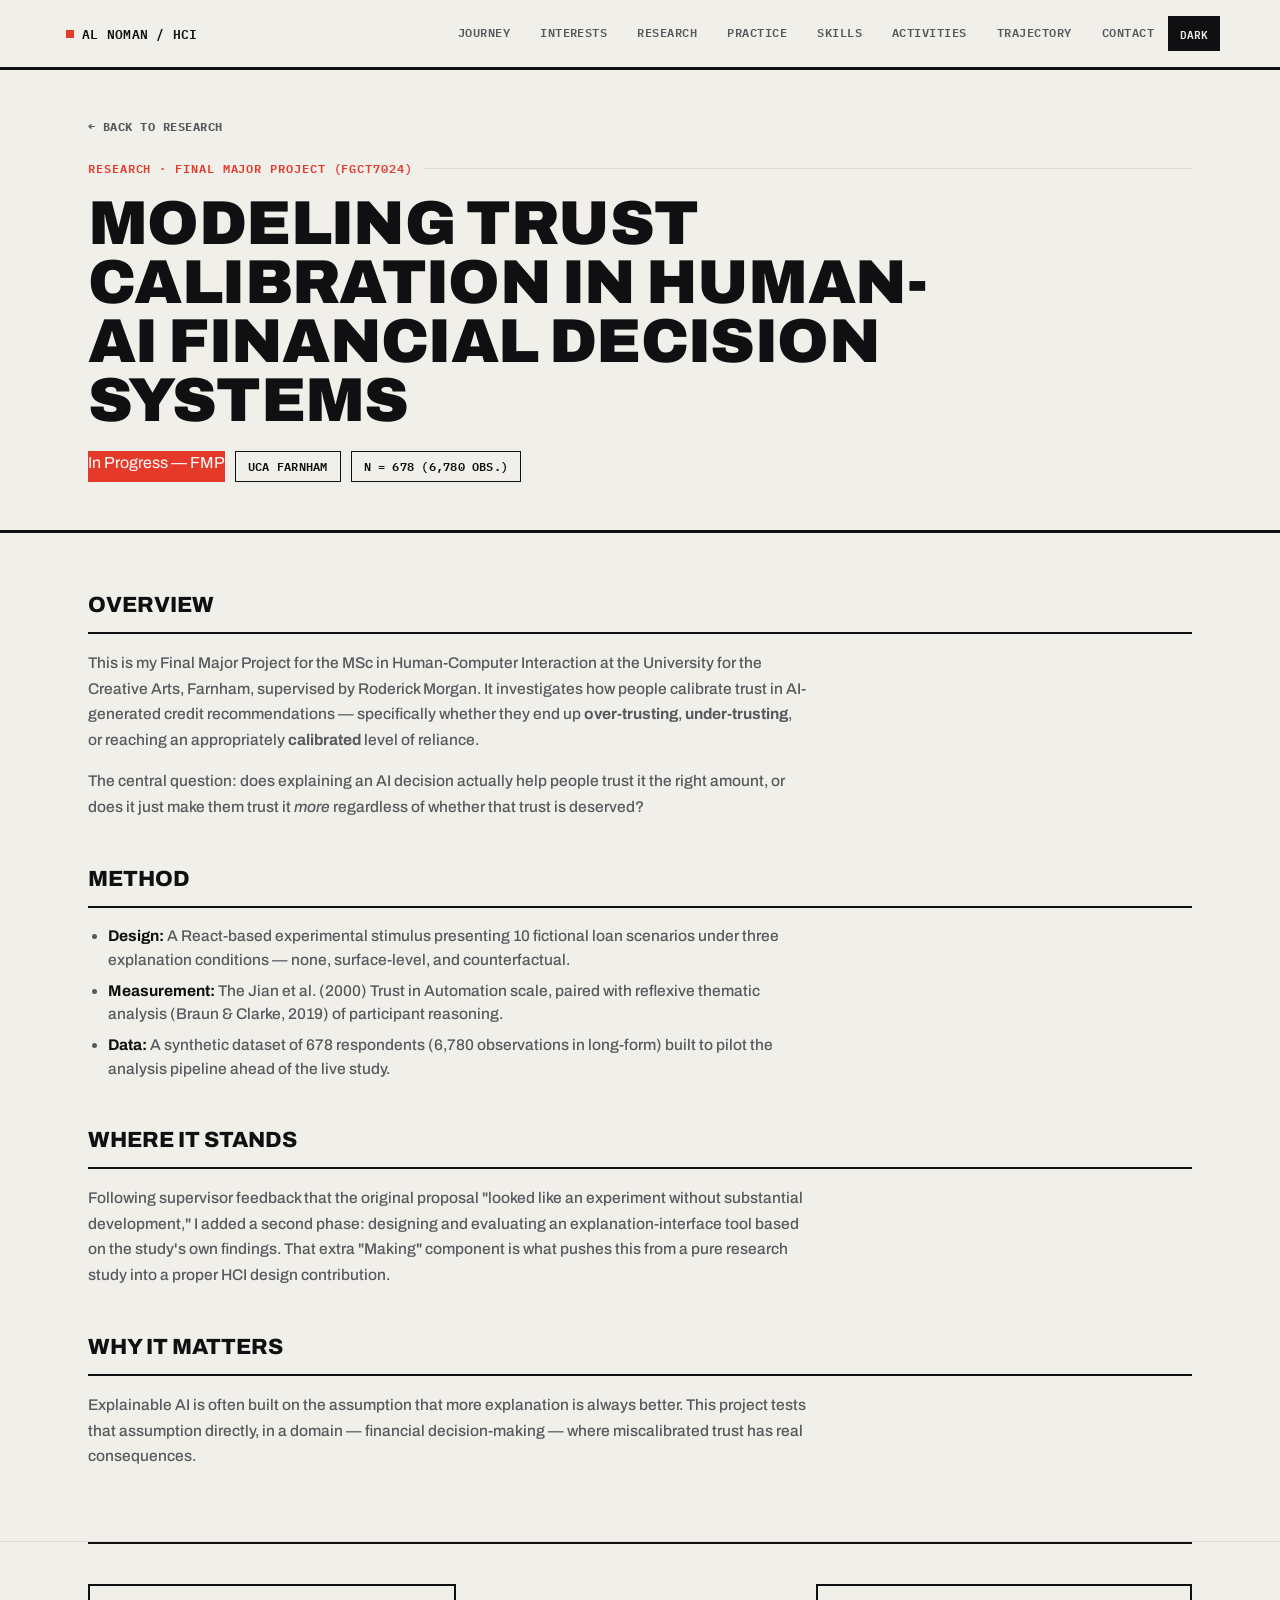
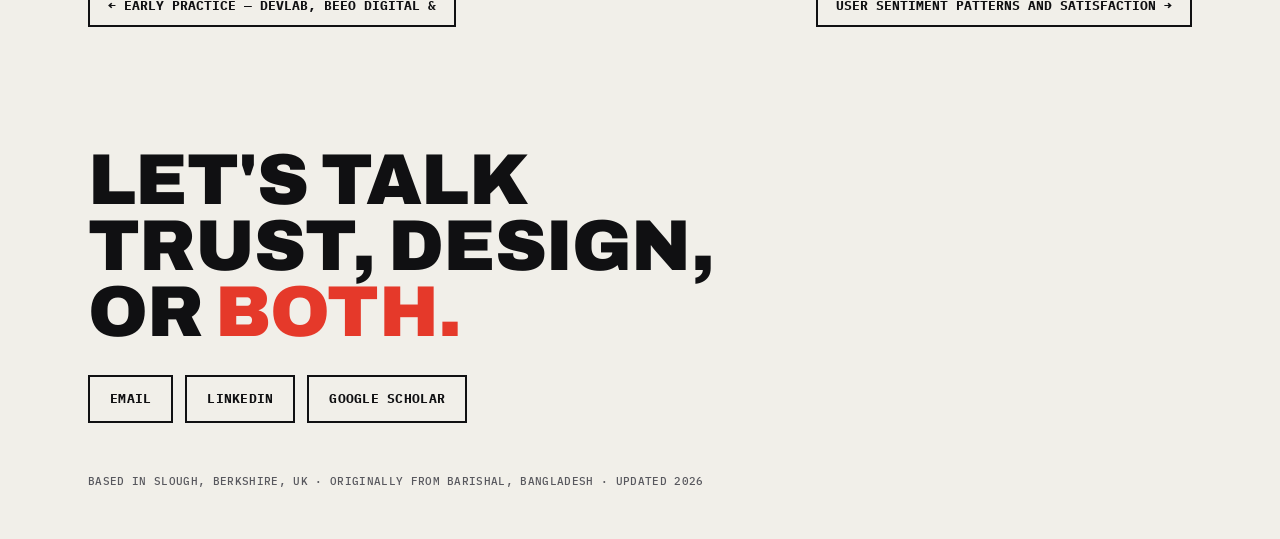
==== case-studies/fmp-trust-calibration.html @ 9b8c5125 "Initial site: homepage, case studies, admin CMS" ====
<!DOCTYPE html>
<html lang="en">
<head>
<meta charset="UTF-8">
<meta name="viewport" content="width=device-width, initial-scale=1.0">
<title>Modeling Trust Calibration in Human-AI Financial Decision Systems — Abdulla Al Noman</title>
<link rel="preconnect" href="https://fonts.googleapis.com">
<link href="https://fonts.googleapis.com/css2?family=Archivo:ital,wght@0,400;0,500;0,600;0,700;0,900;1,600&family=IBM+Plex+Mono:wght@400;500;600&display=swap" rel="stylesheet">
<link rel="stylesheet" href="../assets/style.css">
<style>
  .case-hero{ padding: 44px 0 40px; border-bottom: 3px solid var(--ink); }
  .back-link{
    font-family: var(--mono); font-size: 12px; font-weight:700; text-transform:uppercase; letter-spacing:.04em;
    color: var(--ink-soft); text-decoration:none; display:inline-flex; align-items:center; gap:8px; margin-bottom: 24px;
  }
  .back-link:hover{ color: var(--accent); }
  .case-title{
    font-family: var(--display); font-weight:900; text-transform:uppercase;
    font-size: clamp(32px, 5.5vw, 62px); line-height:0.95; letter-spacing:-0.01em; margin: 0 0 20px; max-width: 900px;
  }
  .case-meta{ display:flex; flex-wrap:wrap; gap: 10px; margin-bottom: 8px; }
  .case-body{ padding: 56px 0; }
  .case-body h2{
    font-family: var(--display); font-weight:800; text-transform:uppercase; font-size: 22px;
    margin: 44px 0 16px; border-bottom: 2px solid var(--ink); padding-bottom: 10px;
  }
  .case-body h2:first-child{ margin-top:0; }
  .case-body p{ font-size: 15.5px; color: var(--ink-soft); max-width: 720px; margin: 0 0 16px; font-weight:500; line-height:1.65; }
  .case-body ul{ max-width: 720px; padding-left: 20px; margin: 0 0 16px; }
  .case-body li{ font-size: 15.5px; color: var(--ink-soft); margin-bottom: 8px; font-weight:500; }
  .case-body li b{ color: var(--ink); font-weight:700; }
  .case-nav{ display:flex; justify-content:space-between; align-items:center; padding: 40px 0; border-top: 2px solid var(--ink); flex-wrap:wrap; gap: 16px; }
  .case-nav a{
    font-family: var(--mono); font-size: 12.5px; font-weight:700; text-transform:uppercase;
    text-decoration:none; border: 2px solid var(--ink); padding: 10px 18px; transition: all var(--transition);
  }
  .case-nav a:hover{ background: var(--ink); color: var(--paper); }
</style>
</head>
<body>

<div id="progress"></div>
<div id="tooltip"></div>

<header class="site">
  <div class="wrap navrow">
    <button class="wordmark" onclick="location.href='../index.html'"><span class="dot"></span>Al Noman / HCI</button>
    <div style="display:flex; align-items:center; gap:14px;">
      <nav class="links" id="navLinks">
        <a href="../index.html#journey">Journey</a>
        <a href="../index.html#interests">Interests</a>
        <a href="../index.html#research">Research</a>
        <a href="../index.html#practice">Practice</a>
        <a href="../index.html#skills">Skills</a>
        <a href="../index.html#activities">Activities</a>
        <a href="../index.html#trajectory">Trajectory</a>
        <a href="../index.html#contact">Contact</a>
      </nav>
      <button id="themeToggle" aria-label="Toggle dark mode">Dark</button>
      <button id="menuBtn" aria-label="Open menu" aria-expanded="false"><span></span></button>
    </div>
  </div>
</header>

<main>
  <section class="case-hero">
    <div class="wrap">
      <a class="back-link reveal" href="../index.html#research">&larr; Back to Research</a>
      <div class="issue-tag reveal">Research &middot; Final Major Project (FGCT7024)</div>
      <h1 class="case-title reveal">Modeling Trust Calibration in Human-AI Financial Decision Systems</h1>
      <div class="case-meta reveal">
        <span class="status progress">In Progress — FMP</span><span class="cred-tag">UCA Farnham</span><span class="cred-tag">n = 678 (6,780 obs.)</span>
      </div>
    </div>
  </section>

  <section class="case-body">
    <div class="wrap">
      
      <h2>Overview</h2>
      <p>This is my Final Major Project for the MSc in Human-Computer Interaction at the University for the Creative Arts, Farnham, supervised by Roderick Morgan. It investigates how people calibrate trust in AI-generated credit recommendations — specifically whether they end up <b>over-trusting</b>, <b>under-trusting</b>, or reaching an appropriately <b>calibrated</b> level of reliance.</p>
      <p>The central question: does explaining an AI decision actually help people trust it the right amount, or does it just make them trust it <i>more</i> regardless of whether that trust is deserved?</p>

      <h2>Method</h2>
      <ul>
        <li><b>Design:</b> A React-based experimental stimulus presenting 10 fictional loan scenarios under three explanation conditions — none, surface-level, and counterfactual.</li>
        <li><b>Measurement:</b> The Jian et al. (2000) Trust in Automation scale, paired with reflexive thematic analysis (Braun &amp; Clarke, 2019) of participant reasoning.</li>
        <li><b>Data:</b> A synthetic dataset of 678 respondents (6,780 observations in long-form) built to pilot the analysis pipeline ahead of the live study.</li>
      </ul>

      <h2>Where it stands</h2>
      <p>Following supervisor feedback that the original proposal "looked like an experiment without substantial development," I added a second phase: designing and evaluating an explanation-interface tool based on the study's own findings. That extra "Making" component is what pushes this from a pure research study into a proper HCI design contribution.</p>

      <h2>Why it matters</h2>
      <p>Explainable AI is often built on the assumption that more explanation is always better. This project tests that assumption directly, in a domain — financial decision-making — where miscalibrated trust has real consequences.</p>
  
    </div>
  </section>
</main>


    <div class="wrap">
      <div class="case-nav reveal">
        <a href="early-practice.html">&larr; Early Practice — Devlab, Beeo Digital & </a>
        <a href="citdi-2026.html">User Sentiment Patterns and Satisfaction &rarr;</a>
      </div>
    </div>

<footer id="contact">
  <div class="wrap">
    <div class="reveal">
      <h2>Let's talk<br>trust, design,<br>or <span class="hl">both.</span></h2>
      <div class="contact-links">
        <a href="mailto:abdullahalnomanco@gmail.com">Email</a>
        <a href="#">LinkedIn</a>
        <a href="#">Google Scholar</a>
      </div>
    </div>
    <div class="fine">Based in Slough, Berkshire, UK &middot; Originally from Barishal, Bangladesh &middot; Updated 2026</div>
  </div>
</footer>

<button id="toTop" aria-label="Back to top">&uarr;</button>

<script src="../assets/main.js"></script>
</body>
</html>
---- assets/style.css ----
:root{
    --paper: #F1EFE9;
    --paper-raised: #FFFFFF;
    --ink: #101012;
    --ink-soft: #58585E;
    --rule: #DEDAD0;
    --accent: #E5392A;
    --accent-ink: #FFFFFF;
    --verified: #1F6B4A;
    --display: 'Archivo', sans-serif;
    --body: 'Archivo', sans-serif;
    --mono: 'IBM Plex Mono', monospace;
    --transition: 0.3s cubic-bezier(.4,0,.2,1);
  }

  [data-theme="dark"]{
    --paper: #0E0E10;
    --paper-raised: #18181B;
    --ink: #F1EFE9;
    --ink-soft: #9B9BA3;
    --rule: #2A2A2F;
    --accent: #FF5B47;
    --verified: #4FBE8C;
  }

  *{ box-sizing: border-box; }
  html{ scroll-behavior: smooth; }
  body{
    margin:0; background: var(--paper); color: var(--ink);
    font-family: var(--body); line-height: 1.5;
    transition: background-color var(--transition), color var(--transition);
  }
  a{ color: inherit; }
  :focus-visible{ outline: 3px solid var(--accent); outline-offset: 3px; }
  ::selection{ background: var(--accent); color: var(--accent-ink); }

  .wrap{ max-width: 1160px; margin: 0 auto; padding: 0 28px; }

  #progress{ position: fixed; top:0; left:0; height: 4px; width:0%; background: var(--accent); z-index: 60; transition: width .1s linear; }

  /* ---------- MASTHEAD ---------- */
  header.site{
    position: sticky; top:0; z-index: 50;
    background: var(--paper); border-bottom: 3px solid var(--ink);
  }
  .navrow{ display:flex; align-items:center; justify-content:space-between; padding: 16px 0; }
  .wordmark{
    font-family: var(--mono); font-size: 13px; font-weight:600; letter-spacing: .02em;
    text-decoration:none; color: var(--ink); background:none; border:none; cursor:pointer;
    display:flex; align-items:center; gap:8px; text-transform:uppercase;
  }
  .wordmark .dot{ width:8px; height:8px; background: var(--accent); display:inline-block; }
  nav.links{ display:flex; align-items:center; gap: 30px; }
  nav.links a{
    font-family: var(--mono); font-size: 12px; font-weight:600; text-decoration:none;
    color: var(--ink-soft); letter-spacing: .04em; text-transform:uppercase;
    position:relative; padding-bottom:3px; transition: color var(--transition);
  }
  nav.links a::after{ content:''; position:absolute; left:0; bottom:-2px; width:0; height:3px; background: var(--accent); transition: width var(--transition); }
  nav.links a:hover, nav.links a.active{ color: var(--ink); }
  nav.links a.active::after{ width: 100%; }

  #themeToggle{
    font-family: var(--mono); font-size: 11px; font-weight:600; background: var(--ink); color: var(--paper);
    border: none; padding: 8px 12px; cursor: pointer; transition: all var(--transition); text-transform:uppercase;
  }
  #themeToggle:hover{ background: var(--accent); }

  #menuBtn{ display:none; background:var(--ink); border:none; padding:9px 12px; cursor:pointer; }
  #menuBtn span, #menuBtn span::before, #menuBtn span::after{
    content:''; display:block; width:16px; height:2px; background: var(--paper); position:relative;
  }
  #menuBtn span::before{ position:absolute; top:-5px; }
  #menuBtn span::after{ position:absolute; top:5px; }

  @media (max-width: 780px){
    nav.links{
      position: fixed; inset: 57px 0 0 0; background: var(--paper);
      flex-direction: column; align-items:flex-start; padding: 30px 28px; gap: 26px;
      transform: translateX(100%); transition: transform var(--transition); border-top: 3px solid var(--ink);
    }
    nav.links.open{ transform: translateX(0); }
    nav.links a{ font-size: 20px; }
    #menuBtn{ display:block; }
  }

  .reveal{ opacity:0; transform: translateY(24px); transition: opacity .7s ease, transform .7s ease; }
  .reveal.in{ opacity:1; transform: translateY(0); }

  /* ---------- HERO / COVER ---------- */
  .cover{ padding: 44px 0 0; border-bottom: 3px solid var(--ink); }
  .issue-tag{
    font-family: var(--mono); font-size: 11.5px; font-weight:600; letter-spacing:.08em;
    text-transform: uppercase; color: var(--accent); margin-bottom: 18px;
    display:flex; align-items:center; gap:10px;
  }
  .issue-tag::after{ content:''; flex:1; height:1px; background: var(--rule); }

  .cover-grid{ display:grid; grid-template-columns: 1.35fr 1fr; gap: 0; align-items: end; }
  @media (max-width: 900px){ .cover-grid{ grid-template-columns: 1fr; } }

  h1.masthead{
    font-family: var(--display); font-weight: 900; text-transform: uppercase;
    font-size: clamp(56px, 9.5vw, 128px); line-height: 0.86; letter-spacing: -0.02em;
    margin: 0 0 26px;
  }
  h1.masthead span{ display:block; }
  h1.masthead .hl{ color: var(--accent); }

  .kicker{
    font-family: var(--mono); font-size: 13px; font-weight: 600; letter-spacing:.03em;
    text-transform: uppercase; color: var(--ink-soft); margin-bottom: 40px;
  }

  .cover-photo{
    position:relative; border: 3px solid var(--ink); overflow:hidden; align-self:stretch;
    min-height: 340px;
  }
  .cover-photo img{ width:100%; height:100%; object-fit:cover; object-position: center 42%; display:block; filter: grayscale(0.15) contrast(1.05); }
  .cover-photo .frame-tag{
    position:absolute; top:14px; left:14px; background: var(--ink); color: var(--paper);
    font-family: var(--mono); font-size: 10.5px; font-weight:600; padding: 4px 9px; letter-spacing:.04em;
  }
  .cover-photo .frame-tag.right{ left:auto; right:14px; background: var(--accent); color:#fff; }

  .pullquote{
    padding: 44px 0 40px; border-top: 1px solid var(--rule);
    display:grid; grid-template-columns: 60px 1fr; gap: 20px; margin-top: 40px;
  }
  .pullquote .mark{ font-family: var(--display); font-size: 64px; font-weight:900; color: var(--accent); line-height: .7; }
  .pullquote p{
    font-family: var(--display); font-style: italic; font-weight: 600;
    font-size: clamp(20px, 2.6vw, 30px); line-height: 1.3; margin:0; max-width: 760px;
  }
  .pullquote p b{ font-style:normal; background: var(--accent); color:#fff; padding: 0 6px; font-weight:700; }
  .mission-line{
    font-family: var(--mono); font-size: 12.5px; font-weight:600; color: var(--ink-soft);
    max-width: 640px; margin: -8px 0 32px 80px; letter-spacing:.01em;
  }
  @media (max-width: 640px){ .mission-line{ margin-left: 0; } }

  .cred-row{ display:flex; gap: 10px; flex-wrap:wrap; padding-bottom: 40px; }
  .cred-tag{
    font-family: var(--mono); font-size: 11.5px; font-weight:600; color: var(--ink);
    border: 1px solid var(--ink); padding: 6px 12px; text-transform:uppercase; letter-spacing:.02em;
  }

  /* ---------- INSTRUMENT / CHART ---------- */
  .fig-caption{ font-family: var(--mono); font-size: 11px; color: var(--ink-soft); margin-top: 14px; border-top: 1px dashed var(--rule); padding-top: 12px; }
  #tooltip{
    position:absolute; pointer-events:none; background: var(--ink); color: var(--paper);
    font-family: var(--mono); font-size: 11px; font-weight:600; padding: 7px 10px;
    opacity:0; transition: opacity .15s ease; white-space:nowrap; z-index: 10;
  }
  #tooltip.show{ opacity:1; }
  @media (prefers-reduced-motion: reduce){ .hero-photo-wrap img{ transition:none !important; } }

  /* ---------- JOURNEY MAP ---------- */
  .journey-panel{ background: var(--paper-raised); border: 3px solid var(--ink); padding: 26px 26px 20px; }
  .journey-head{
    display:flex; justify-content:space-between; align-items:baseline;
    font-family: var(--mono); font-size: 11px; font-weight:600; color: var(--ink-soft);
    margin-bottom: 6px; text-transform: uppercase; letter-spacing:.05em;
  }
  #journeySvg{ cursor: default; }
  .jnode{ cursor:pointer; transition: r .15s ease, opacity .3s ease; }
  .jnode:hover, .jnode:focus{ r:8; }
  .jnode.future{ fill: var(--paper-raised); stroke-width:2.5; }
  .jnode.selected{ r:8; stroke: var(--ink); stroke-width:2; }
  #laneAcademic, #laneProfessional{ transition: opacity .3s ease; }
  .jname{ transition: opacity .3s ease; }
  #journeySvg.filter-academic .lane-professional-el{ opacity: .15; }
  #journeySvg.filter-professional .lane-academic-el{ opacity: .15; }

  .journey-detail{
    margin-top: 18px; border-top: 2px solid var(--ink); padding-top: 18px;
    display:grid; grid-template-columns: 130px 1fr; gap: 20px; align-items:start;
    transition: opacity .2s ease;
  }
  @media (max-width: 640px){ .journey-detail{ grid-template-columns: 1fr; } }
  .jd-eyebrow{
    font-family: var(--mono); font-size: 10.5px; font-weight:700; text-transform:uppercase;
    letter-spacing:.04em; padding: 4px 9px; background: var(--ink); color: var(--paper);
    display:inline-block; height: fit-content;
  }
  .journey-detail h3{ font-family: var(--display); font-size: 19px; font-weight:800; margin: 0 0 6px; text-transform:uppercase; grid-column: 2; }
  .journey-detail p{ font-size: 14px; color: var(--ink-soft); margin:0; font-weight:500; grid-column: 2; }
  @media (max-width: 640px){ .journey-detail h3, .journey-detail p{ grid-column: 1; } }

  .achv-strip{
    display:grid; grid-template-columns: repeat(3, 1fr); gap: 2px; background: var(--ink);
    border: 2px solid var(--ink); margin-top: 24px;
  }
  @media (min-width: 1000px){ .achv-strip{ grid-template-columns: repeat(6, 1fr); } }
  @media (max-width: 640px){ .achv-strip{ grid-template-columns: repeat(2, 1fr); } }
  .achv-stat{ background: var(--paper-raised); padding: 22px 18px; text-align:center; }
  .achv-num{ font-family: var(--display); font-weight:900; font-size: clamp(28px,3vw,38px); color: var(--accent); line-height:1; }
  .achv-label{ font-family: var(--mono); font-size: 10.5px; font-weight:600; color: var(--ink-soft); margin-top: 8px; text-transform:uppercase; letter-spacing:.02em; }

  /* ---------- RESEARCH INTERESTS ---------- */
  .interest-grid{ display:grid; grid-template-columns: repeat(3, 1fr); gap: 2px; background: var(--ink); border: 2px solid var(--ink); }
  @media (max-width: 860px){ .interest-grid{ grid-template-columns: repeat(2, 1fr); } }
  @media (max-width: 560px){ .interest-grid{ grid-template-columns: 1fr; } }
  .interest-card{
    background: var(--paper-raised); padding: 26px 22px; display:flex; flex-direction:column; gap: 10px;
    transition: background var(--transition), transform var(--transition);
  }
  .interest-card:hover{ background: var(--paper); transform: translateY(-3px); }
  .interest-card .inum{ font-family: var(--mono); font-size: 11px; font-weight:700; color: var(--accent); }
  .interest-card h3{ font-family: var(--display); font-size: 18px; font-weight:800; margin:0; text-transform:uppercase; line-height:1.15; }
  .interest-card p{ font-size: 13.5px; color: var(--ink-soft); margin:0; font-weight:500; }
  .interest-card.wildcard{ grid-column: 1 / -1; background: var(--paper); }
  .interest-card.wildcard .inum{ font-family: var(--display); font-size: 22px; font-weight:900; }
  .interest-card.wildcard p{ font-style: italic; max-width: 560px; }

  /* ---------- SKILLS ---------- */
  .skills-grid{ display:grid; grid-template-columns: repeat(2, 1fr); gap: 2px; background: var(--ink); border: 2px solid var(--ink); }
  @media (max-width: 700px){ .skills-grid{ grid-template-columns: 1fr; } }
  .skill-card{ background: var(--paper-raised); padding: 26px; display:flex; flex-direction:column; gap: 16px; transition: background var(--transition), transform var(--transition); }
  .skill-card:hover{ background: var(--paper); transform: translateY(-3px); }
  .skill-cat{
    font-family: var(--mono); font-size: 11.5px; font-weight:700; letter-spacing:.04em; text-transform:uppercase;
    color: var(--accent); border-bottom: 1px solid var(--rule); padding-bottom: 12px;
  }
  .pill-row{ display:flex; flex-wrap:wrap; gap: 8px; }
  .skill-pill{
    font-family: var(--mono); font-size: 11.5px; font-weight:600; color: var(--ink);
    border: 1px solid var(--ink); padding: 5px 11px; border-radius: 999px;
    transition: all var(--transition);
  }
  .skill-pill:hover{ background: var(--ink); color: var(--paper); }

  /* ---------- EXTRACURRICULAR ---------- */
  .activities-intro{
    font-size: 15px; color: var(--ink-soft); max-width: 680px; margin: -20px 0 36px; font-weight:500;
  }
  .activity-grid{ display:grid; grid-template-columns: repeat(3, 1fr); gap: 2px; background: var(--ink); border: 2px solid var(--ink); }
  @media (max-width: 860px){ .activity-grid{ grid-template-columns: 1fr; } }
  .activity-card{ background: var(--paper-raised); padding: 26px; display:flex; flex-direction:column; gap: 10px; transition: background var(--transition), transform var(--transition); }
  .activity-card:hover{ background: var(--paper); transform: translateY(-3px); }
  .activity-mark{
    font-family: var(--display); font-weight:900; font-size: 26px; color: var(--accent);
    width: 46px; height: 46px; display:flex; align-items:center; justify-content:center;
    border: 2px solid var(--accent);
  }
  .activity-when{ font-family: var(--mono); font-size: 11px; font-weight:700; color: var(--ink-soft); text-transform:uppercase; letter-spacing:.03em; }
  .activity-card h3{ font-family: var(--display); font-size: 18px; font-weight:800; margin:0; text-transform:uppercase; line-height:1.2; }
  .activity-card p{ font-size: 13.5px; color: var(--ink-soft); margin:0; font-weight:500; }
  .honours-row{ display:flex; flex-wrap:wrap; gap: 10px; margin-top: 26px; }
  .honour-tag{
    font-family: var(--mono); font-size: 11px; font-weight:600; color: var(--ink);
    background: var(--paper-raised); border: 1px solid var(--ink); padding: 7px 13px;
  }
  .case-link{
    font-family: var(--mono); font-size: 11.5px; font-weight:700; text-transform:uppercase;
    letter-spacing:.03em; text-decoration:none; color: var(--accent); display:inline-flex;
    align-items:center; gap: 6px; margin-top: 14px;
  }
  .case-link:hover{ text-decoration: underline; }

  /* ---------- SECTIONS ---------- */
  section{ padding: 76px 0; border-bottom: 1px solid var(--rule); }
  .section-head{ display:flex; justify-content:space-between; align-items:flex-end; margin-bottom: 46px; gap: 20px; flex-wrap: wrap; }
  .section-head h2{
    font-family: var(--display); font-weight: 900; text-transform:uppercase;
    font-size: clamp(34px, 5vw, 58px); margin:0; letter-spacing:-0.01em; line-height:0.95;
  }
  .section-note{ font-family: var(--mono); font-size: 12px; font-weight:500; color: var(--ink-soft); max-width: 300px; text-align: right; }
  @media (max-width: 700px){ .section-note{ text-align:left; } }

  .filter-row{ display:flex; gap:0; margin-bottom: 36px; flex-wrap:wrap; border: 2px solid var(--ink); width:fit-content; }
  .filter-btn{
    font-family: var(--mono); font-size: 11.5px; font-weight:700; letter-spacing:.03em; text-transform:uppercase;
    background: var(--paper-raised); border: none; border-right: 2px solid var(--ink); color: var(--ink);
    padding: 10px 18px; cursor:pointer; transition: all var(--transition);
  }
  .filter-btn:last-child{ border-right:none; }
  .filter-btn:hover{ background: var(--rule); }
  .filter-btn.active{ background: var(--ink); color: var(--paper); }

  /* ---------- RESEARCH LIST ---------- */
  .paper{ border-top: 2px solid var(--ink); transition: opacity .3s ease; }
  .paper.hide{ display:none; }
  .paper-head{
    display:grid; grid-template-columns: 100px 1fr 30px; gap: 20px;
    padding: 30px 0; cursor:pointer; background:none; border:none; width:100%; text-align:left;
    font-family: var(--body); color: var(--ink); align-items:start;
  }
  .paper .idx{ font-family: var(--display); font-size: 34px; font-weight:900; color: var(--ink-soft); line-height:1; }
  .paper .status{
    font-family: var(--mono); font-size: 10.5px; font-weight:700; text-transform:uppercase;
    letter-spacing:.04em; padding: 3px 9px; display:inline-block; margin-bottom: 12px;
  }
  .status.accepted{ background: var(--ink); color: var(--paper); }
  .status.progress{ background: var(--accent); color: #fff; }
  .paper h3{ font-family: var(--display); font-size: clamp(21px,2.4vw,28px); font-weight: 800; margin: 0; text-transform:uppercase; letter-spacing:-0.005em; }
  .chev{ font-family: var(--display); font-size:26px; font-weight:900; color: var(--ink-soft); transition: transform var(--transition); }
  .paper.open .chev{ transform: rotate(45deg); color: var(--accent); }
  .paper-body{ display:grid; grid-template-rows: 0fr; transition: grid-template-rows .35s ease; grid-column: 1 / -1; }
  .paper.open .paper-body{ grid-template-rows: 1fr; }
  .paper-body-inner{ overflow:hidden; }
  .paper-body-content{ padding: 0 0 30px 120px; }
  @media (max-width: 640px){ .paper-body-content{ padding-left: 0; } .paper-head{ grid-template-columns: 1fr 24px; } .paper-head .idx{ display:none; } }
  .paper p{ margin: 0 0 14px; color: var(--ink-soft); font-size: 15px; max-width: 640px; font-weight:500; }
  .meta-strip{ display:flex; flex-wrap:wrap; gap: 8px; }
  .meta-strip span{
    font-family: var(--mono); font-size: 10.5px; font-weight:600; color: var(--ink);
    border: 1px solid var(--ink); padding: 3px 9px; text-transform:uppercase;
  }

  /* ---------- PRACTICE ---------- */
  .practice-grid{ display:grid; grid-template-columns: repeat(3, 1fr); gap: 2px; background: var(--ink); border: 2px solid var(--ink); }
  @media (max-width: 860px){ .practice-grid{ grid-template-columns: 1fr; } }
  .card{
    background: var(--paper-raised); padding: 28px; display:flex; flex-direction:column; gap: 14px;
    transition: background var(--transition), transform var(--transition);
  }
  .card:hover{ background: var(--paper); transform: translateY(-3px); }
  .card .role{ font-family: var(--mono); font-size: 10.5px; font-weight:700; color: var(--accent); text-transform:uppercase; letter-spacing:.04em; }
  .card h3{ font-family: var(--display); font-size: 21px; margin:0; font-weight:800; text-transform:uppercase; }
  .card p{ font-size: 14px; color: var(--ink-soft); margin:0; flex-grow:1; font-weight:500; }
  .card .stat{ font-family: var(--mono); font-size: 11.5px; font-weight:700; color: var(--verified); border-top: 1px solid var(--rule); padding-top:12px; text-transform:uppercase; }

  /* ---------- TRAJECTORY ---------- */
  .timeline{ display:flex; flex-direction:column; }
  .tl-item{
    display:grid; grid-template-columns: 140px 1fr; gap: 24px; padding: 22px 0; border-top: 1px solid var(--rule);
    opacity:0; transform: translateX(-14px); transition: opacity .5s ease, transform .5s ease;
  }
  .tl-item:first-child{ border-top: 2px solid var(--ink); }
  .tl-item.in{ opacity:1; transform: translateX(0); }
  .tl-item .when{ font-family: var(--mono); font-size: 12px; font-weight:700; color: var(--accent); text-transform:uppercase; }
  .tl-item .what{ font-size: 15.5px; font-weight:500; }
  .tl-item .what b{ font-weight: 800; }

  /* ---------- BACK TO TOP ---------- */
  #toTop{
    position: fixed; bottom: 26px; right: 26px; width: 46px; height: 46px;
    background: var(--ink); color: var(--paper); border: none; cursor: pointer;
    display:flex; align-items:center; justify-content:center; font-family: var(--display); font-size: 18px; font-weight:900;
    opacity:0; pointer-events:none; transform: translateY(10px);
    transition: opacity var(--transition), transform var(--transition), background var(--transition); z-index: 40;
  }
  #toTop.show{ opacity:1; pointer-events:auto; transform: translateY(0); }
  #toTop:hover{ background: var(--accent); }

  /* ---------- FOOTER ---------- */
  footer{ padding: 80px 0 50px; border-bottom:none; }
  footer h2{
    font-family: var(--display); font-weight: 900; text-transform:uppercase;
    font-size: clamp(38px,6vw,72px); margin: 0 0 30px; line-height:0.92; letter-spacing:-0.01em;
  }
  footer h2 .hl{ color: var(--accent); }
  .contact-links{ display:flex; gap: 12px; flex-wrap:wrap; }
  .contact-links a{
    font-family: var(--mono); font-size: 13px; font-weight:700; text-decoration:none;
    border: 2px solid var(--ink); padding: 12px 20px; text-transform:uppercase; letter-spacing:.02em;
    transition: all var(--transition); display:inline-block;
  }
  .contact-links a:hover{ background: var(--ink); color: var(--paper); }
  .fine{ font-family: var(--mono); font-size: 11px; font-weight:500; color: var(--ink-soft); margin-top: 50px; text-transform:uppercase; letter-spacing:.03em; }
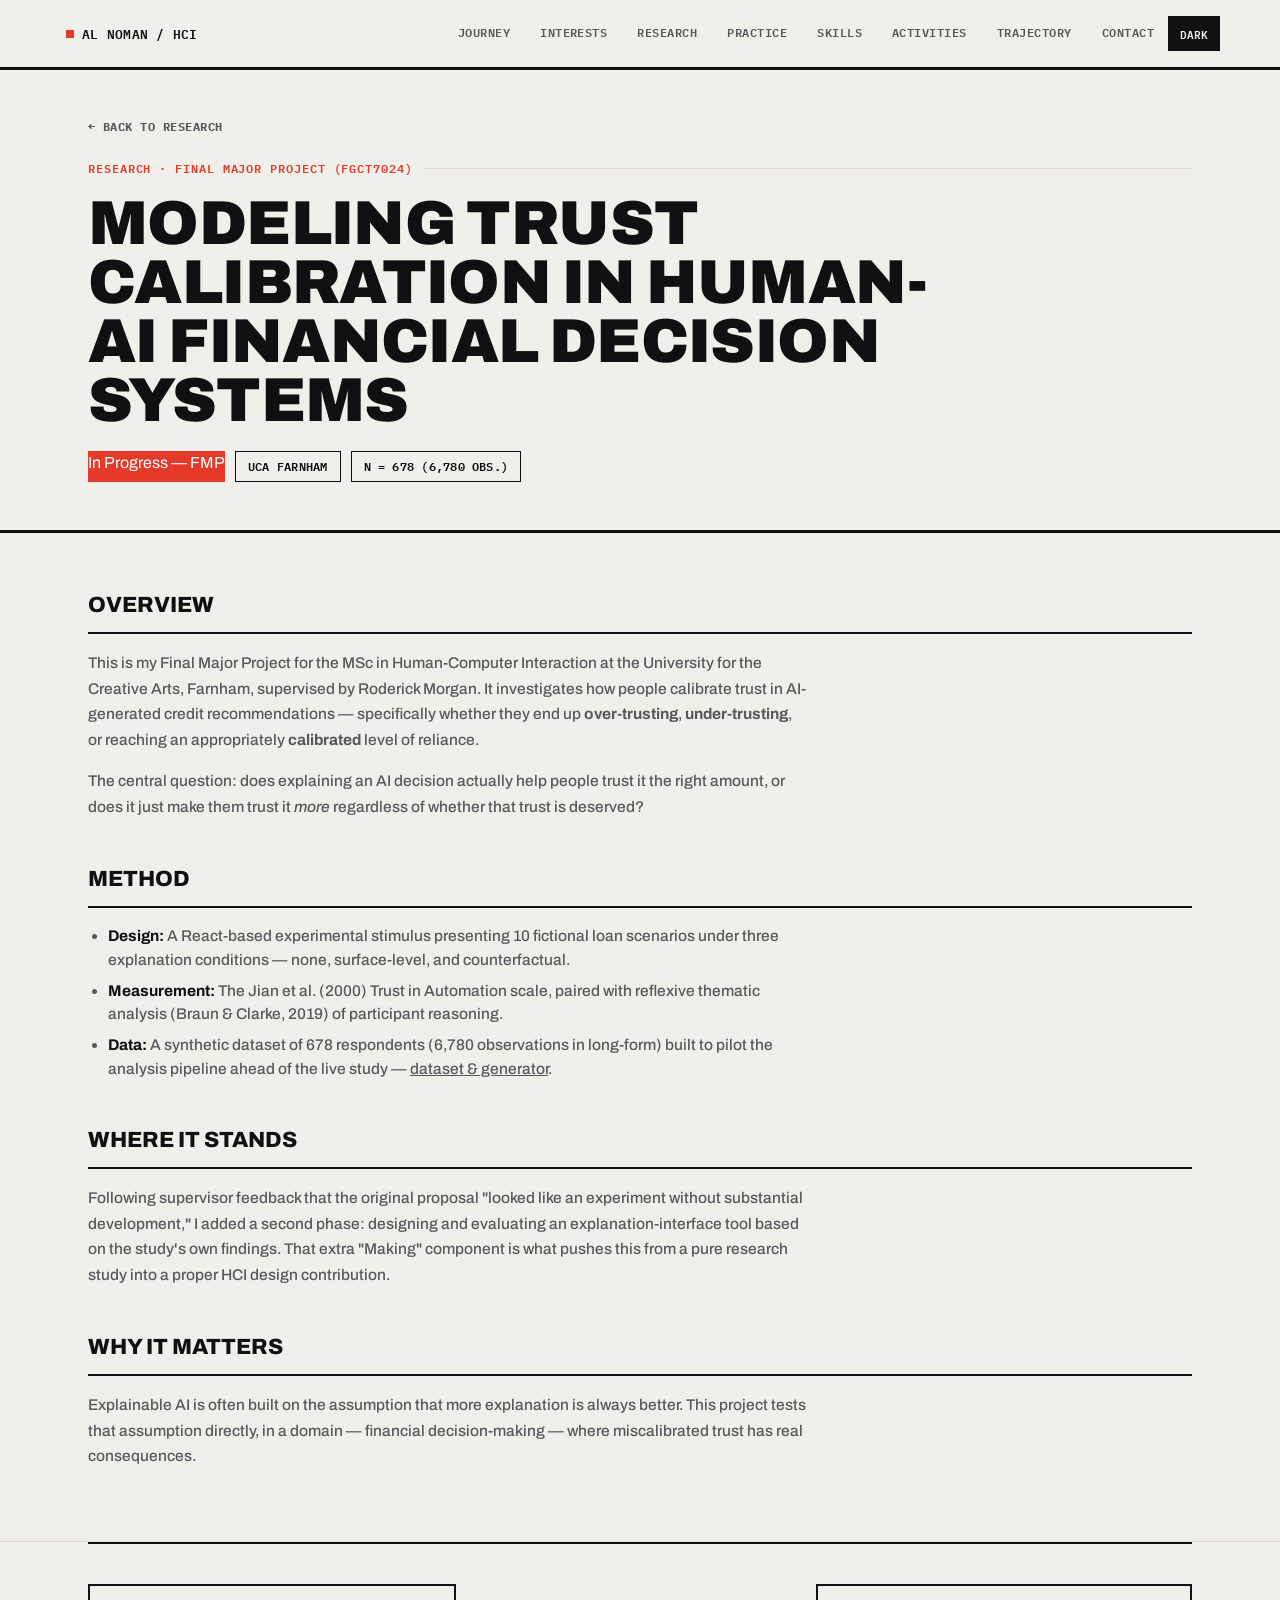
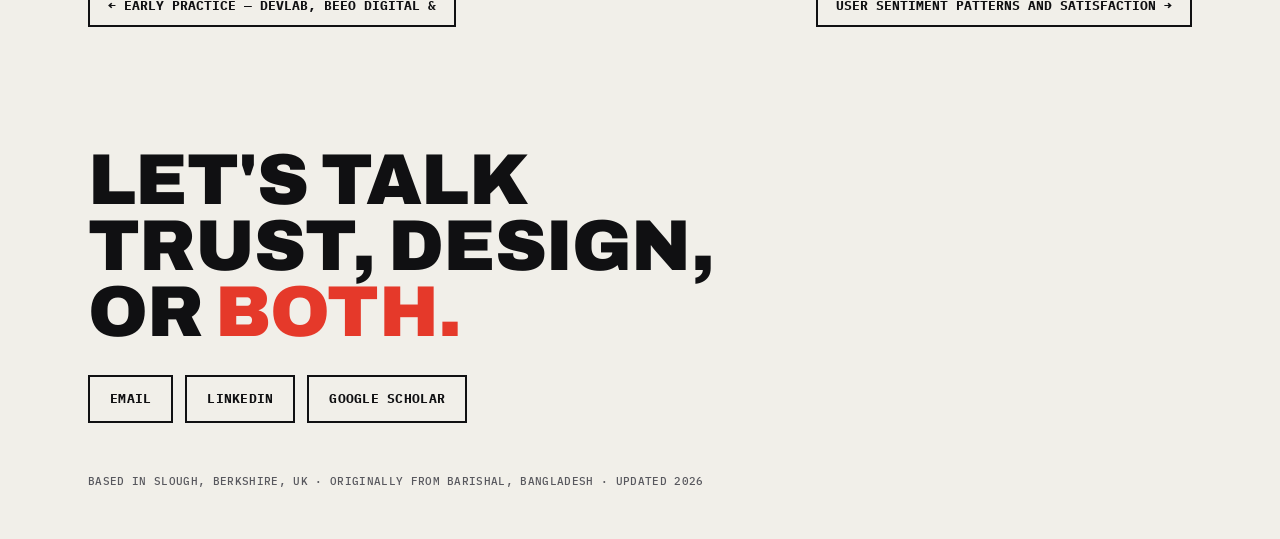
==== commit 5bdcb567: "Add synthetic FMP trust-calibration dataset Generates the 678-respondent / 6,780-observation synthet" ====
--- a/case-studies/fmp-trust-calibration.html
+++ b/case-studies/fmp-trust-calibration.html
@@ -85,7 +85,7 @@
       <ul>
         <li><b>Design:</b> A React-based experimental stimulus presenting 10 fictional loan scenarios under three explanation conditions — none, surface-level, and counterfactual.</li>
         <li><b>Measurement:</b> The Jian et al. (2000) Trust in Automation scale, paired with reflexive thematic analysis (Braun &amp; Clarke, 2019) of participant reasoning.</li>
-        <li><b>Data:</b> A synthetic dataset of 678 respondents (6,780 observations in long-form) built to pilot the analysis pipeline ahead of the live study.</li>
+        <li><b>Data:</b> A synthetic dataset of 678 respondents (6,780 observations in long-form) built to pilot the analysis pipeline ahead of the live study — <a href="../data/fmp-trust-calibration/README.md">dataset &amp; generator</a>.</li>
       </ul>
 
       <h2>Where it stands</h2>
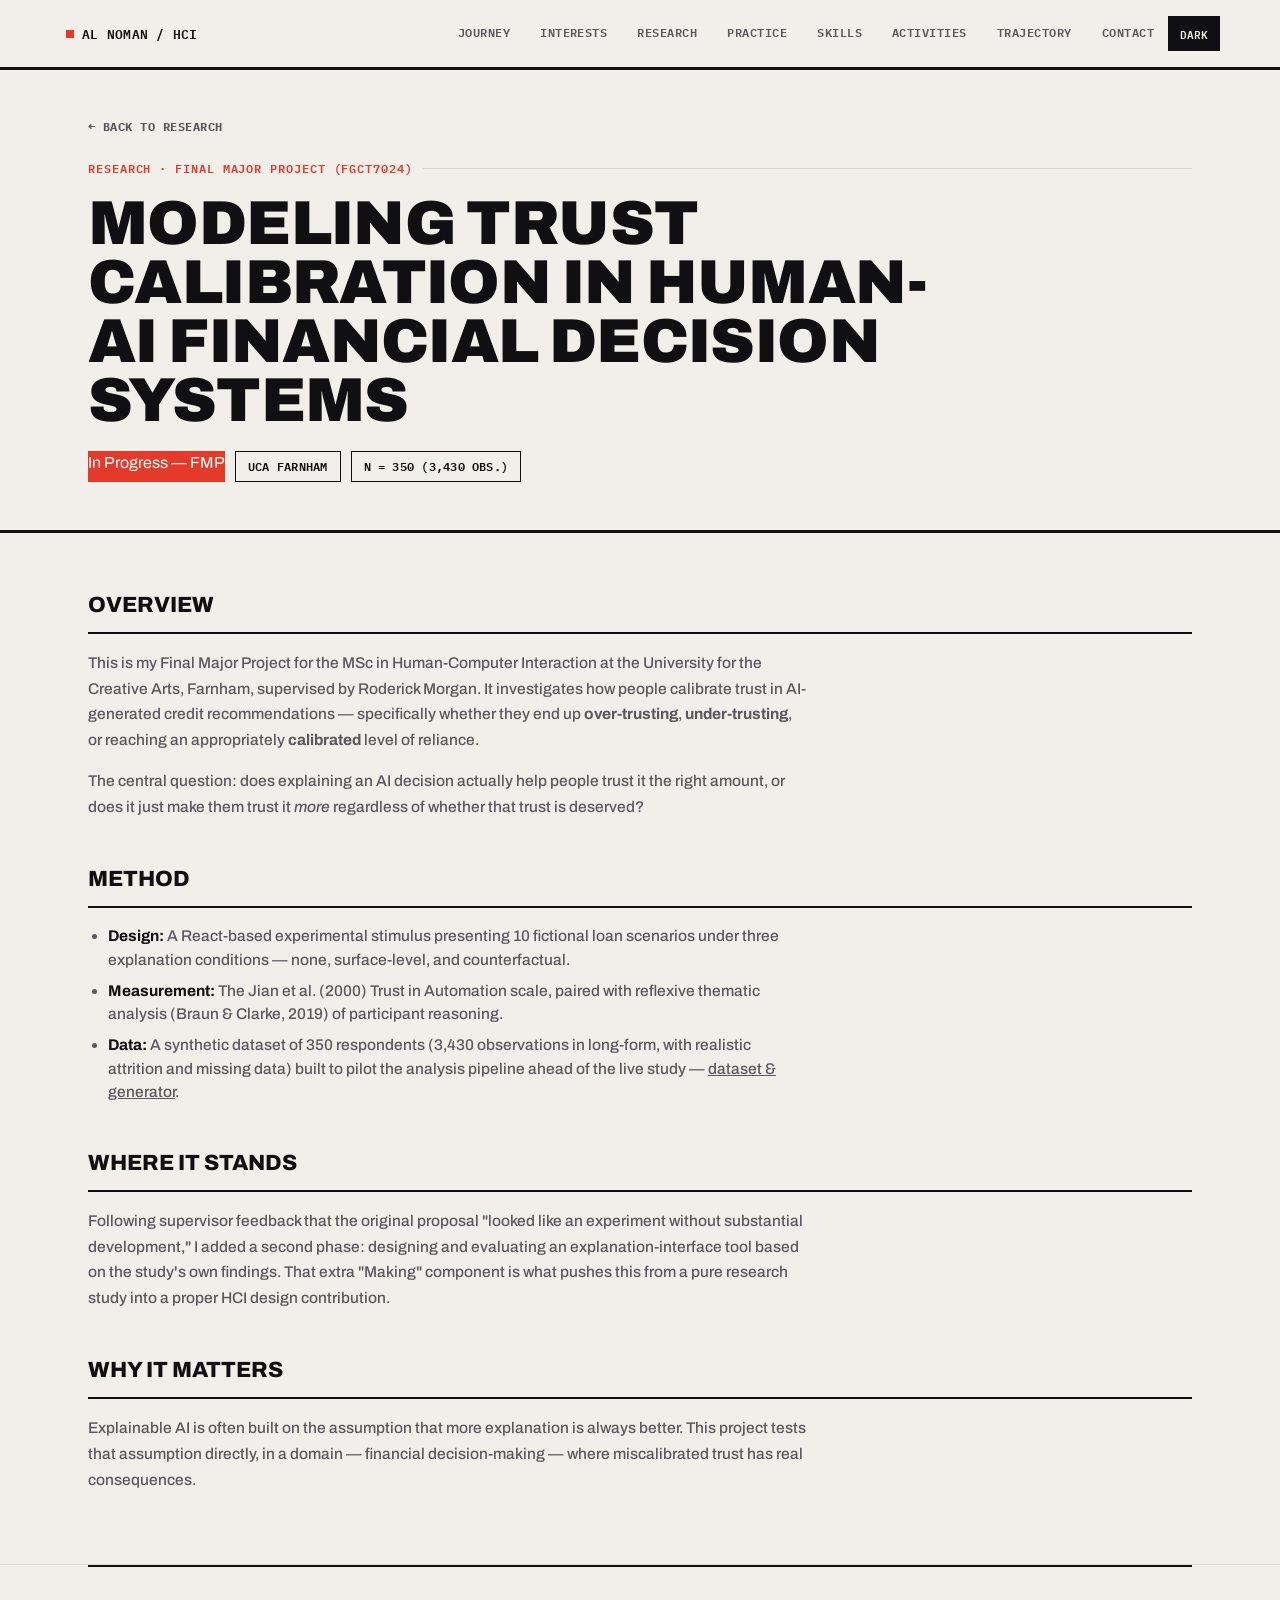
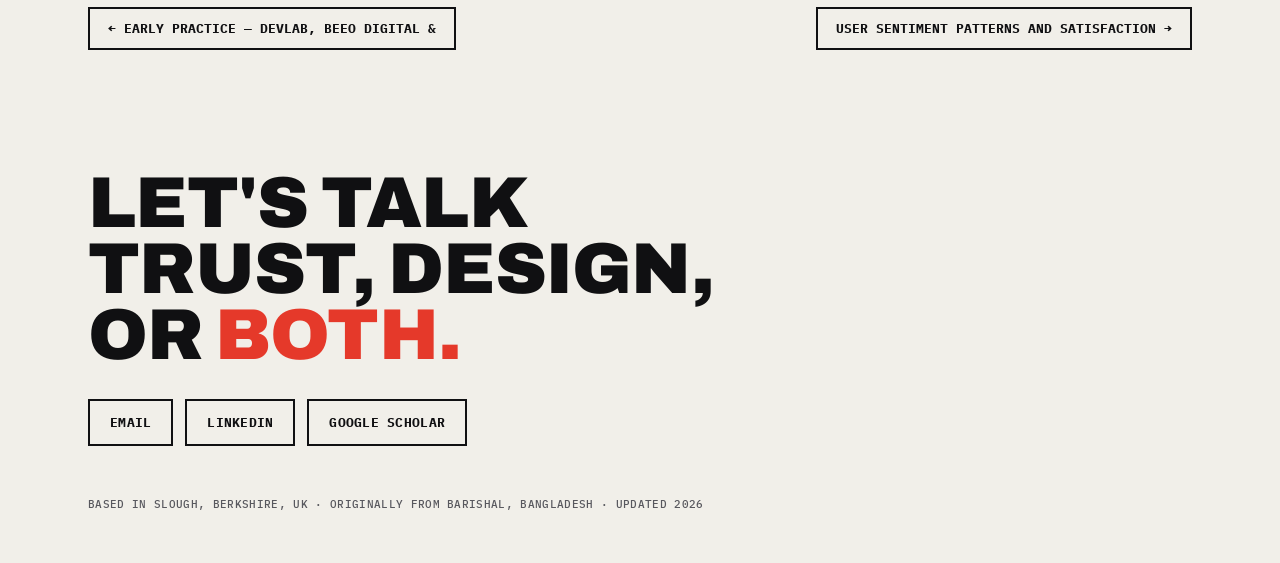
==== commit 016569c4: "Resize dataset to n=350 and make it look like a real export Two changes:  - N_RESPONDENTS: 678 -> 35" ====
--- a/case-studies/fmp-trust-calibration.html
+++ b/case-studies/fmp-trust-calibration.html
@@ -69,7 +69,7 @@
       <div class="issue-tag reveal">Research &middot; Final Major Project (FGCT7024)</div>
       <h1 class="case-title reveal">Modeling Trust Calibration in Human-AI Financial Decision Systems</h1>
       <div class="case-meta reveal">
-        <span class="status progress">In Progress — FMP</span><span class="cred-tag">UCA Farnham</span><span class="cred-tag">n = 678 (6,780 obs.)</span>
+        <span class="status progress">In Progress — FMP</span><span class="cred-tag">UCA Farnham</span><span class="cred-tag">n = 350 (3,430 obs.)</span>
       </div>
     </div>
   </section>
@@ -85,7 +85,7 @@
       <ul>
         <li><b>Design:</b> A React-based experimental stimulus presenting 10 fictional loan scenarios under three explanation conditions — none, surface-level, and counterfactual.</li>
         <li><b>Measurement:</b> The Jian et al. (2000) Trust in Automation scale, paired with reflexive thematic analysis (Braun &amp; Clarke, 2019) of participant reasoning.</li>
-        <li><b>Data:</b> A synthetic dataset of 678 respondents (6,780 observations in long-form) built to pilot the analysis pipeline ahead of the live study — <a href="../data/fmp-trust-calibration/README.md">dataset &amp; generator</a>.</li>
+        <li><b>Data:</b> A synthetic dataset of 350 respondents (3,430 observations in long-form, with realistic attrition and missing data) built to pilot the analysis pipeline ahead of the live study — <a href="../data/fmp-trust-calibration/README.md">dataset &amp; generator</a>.</li>
       </ul>
 
       <h2>Where it stands</h2>
